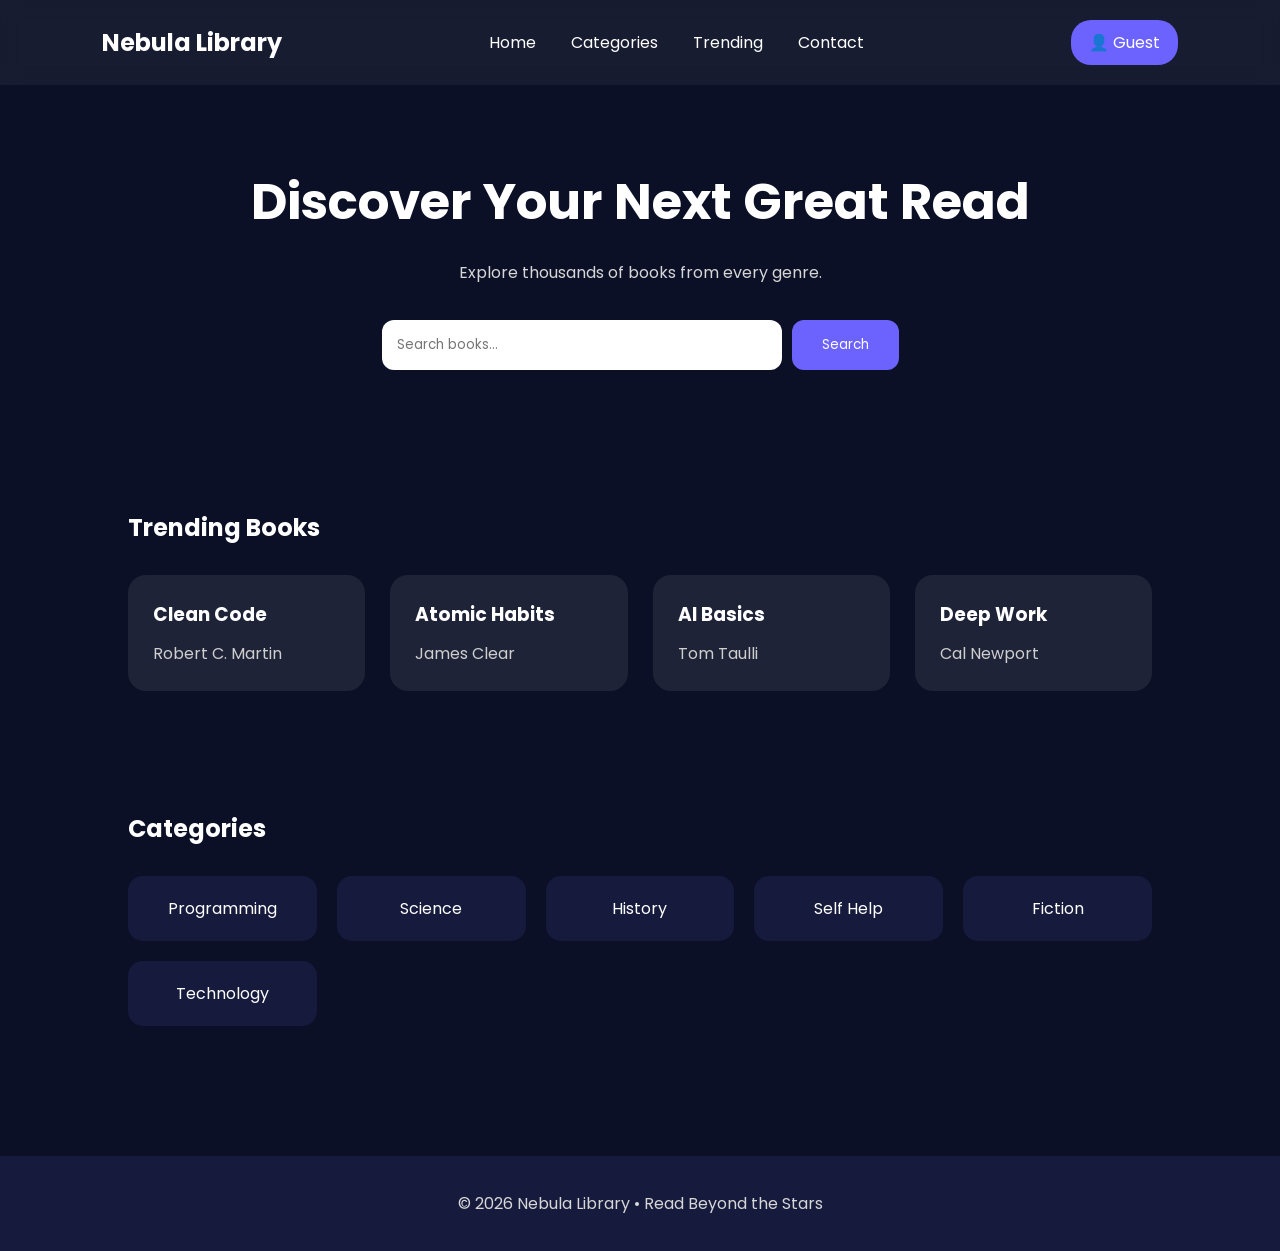
==== home.html @ a66432da "Designed Nebula Library homepage" ====
<!DOCTYPE html>
<html lang="en">
<head>

<meta charset="UTF-8">
<meta name="viewport" content="width=device-width, initial-scale=1.0">

<title>Nebula Library</title>

<link rel="preconnect" href="https://fonts.googleapis.com">
<link rel="preconnect" href="https://fonts.gstatic.com" crossorigin>

<link href="https://fonts.googleapis.com/css2?family=Poppins:wght@300;400;500;600;700&display=swap" rel="stylesheet">

<link rel="stylesheet" href="css/home.css">

</head>

<body>

<nav>

<div class="logo">
Nebula Library
</div>

<ul>

<li><a href="#">Home</a></li>

<li><a href="#">Categories</a></li>

<li><a href="#">Trending</a></li>

<li><a href="#">Contact</a></li>

</ul>

<div class="profile">

👤 Guest

</div>

</nav>

<section class="hero">

<h1>

Discover Your Next Great Read

</h1>

<p>

Explore thousands of books from every genre.

</p>

<div class="search-box">

<input
type="text"
placeholder="Search books...">

<button>

Search

</button>

</div>

</section>

<section class="books">

<h2>

Trending Books

</h2>

<div class="book-grid">

<div class="card">

<h3>Clean Code</h3>

<p>Robert C. Martin</p>

</div>

<div class="card">

<h3>Atomic Habits</h3>

<p>James Clear</p>

</div>

<div class="card">

<h3>AI Basics</h3>

<p>Tom Taulli</p>

</div>

<div class="card">

<h3>Deep Work</h3>

<p>Cal Newport</p>

</div>

</div>

</section>

<section class="categories">

<h2>

Categories

</h2>

<div class="category-grid">

<div>Programming</div>

<div>Science</div>

<div>History</div>

<div>Self Help</div>

<div>Fiction</div>

<div>Technology</div>

</div>

</section>

<footer>

© 2026 Nebula Library • Read Beyond the Stars

</footer>

</body>
</html>
---- css/home.css ----
*{
margin:0;
padding:0;
box-sizing:border-box;
font-family:'Poppins',sans-serif;
}

body{

background:#0b1026;

color:white;

}

nav{

display:flex;

justify-content:space-between;

align-items:center;

padding:20px 8%;

background:rgba(255,255,255,.05);

backdrop-filter:blur(10px);

position:sticky;

top:0;

}

.logo{

font-size:24px;

font-weight:700;

}

nav ul{

display:flex;

list-style:none;

gap:35px;

}

nav a{

color:white;

text-decoration:none;

transition:.3s;

}

nav a:hover{

color:#8ecbff;

}

.profile{

background:#6c63ff;

padding:10px 18px;

border-radius:20px;

}

.hero{

padding:80px 10%;

text-align:center;

}

.hero h1{

font-size:50px;

margin-bottom:20px;

}

.hero p{

color:#d7d7d7;

margin-bottom:35px;

}

.search-box{

display:flex;

justify-content:center;

gap:10px;

}

.search-box input{

width:400px;

padding:15px;

border:none;

border-radius:12px;

outline:none;

}

.search-box button{

padding:15px 30px;

border:none;

border-radius:12px;

cursor:pointer;

background:#6c63ff;

color:white;

transition:.3s;

}

.search-box button:hover{

background:#8a7dff;

}

.books{

padding:60px 10%;

}

.book-grid{

display:grid;

grid-template-columns:repeat(auto-fit,minmax(220px,1fr));

gap:25px;

margin-top:30px;

}

.card{

background:rgba(255,255,255,.08);

padding:25px;

border-radius:18px;

transition:.3s;

cursor:pointer;

}

.card:hover{

transform:translateY(-8px);

box-shadow:0 15px 35px rgba(108,99,255,.35);

}

.card p{

margin-top:12px;

color:#cfcfcf;

}

.categories{

padding:60px 10%;

}

.category-grid{

display:grid;

grid-template-columns:repeat(auto-fit,minmax(170px,1fr));

gap:20px;

margin-top:30px;

}

.category-grid div{

background:#161b3d;

padding:20px;

border-radius:15px;

text-align:center;

transition:.3s;

}

.category-grid div:hover{

background:#6c63ff;

}

footer{

padding:35px;

text-align:center;

background:#161b3d;

margin-top:70px;

color:#d7d7d7;

}
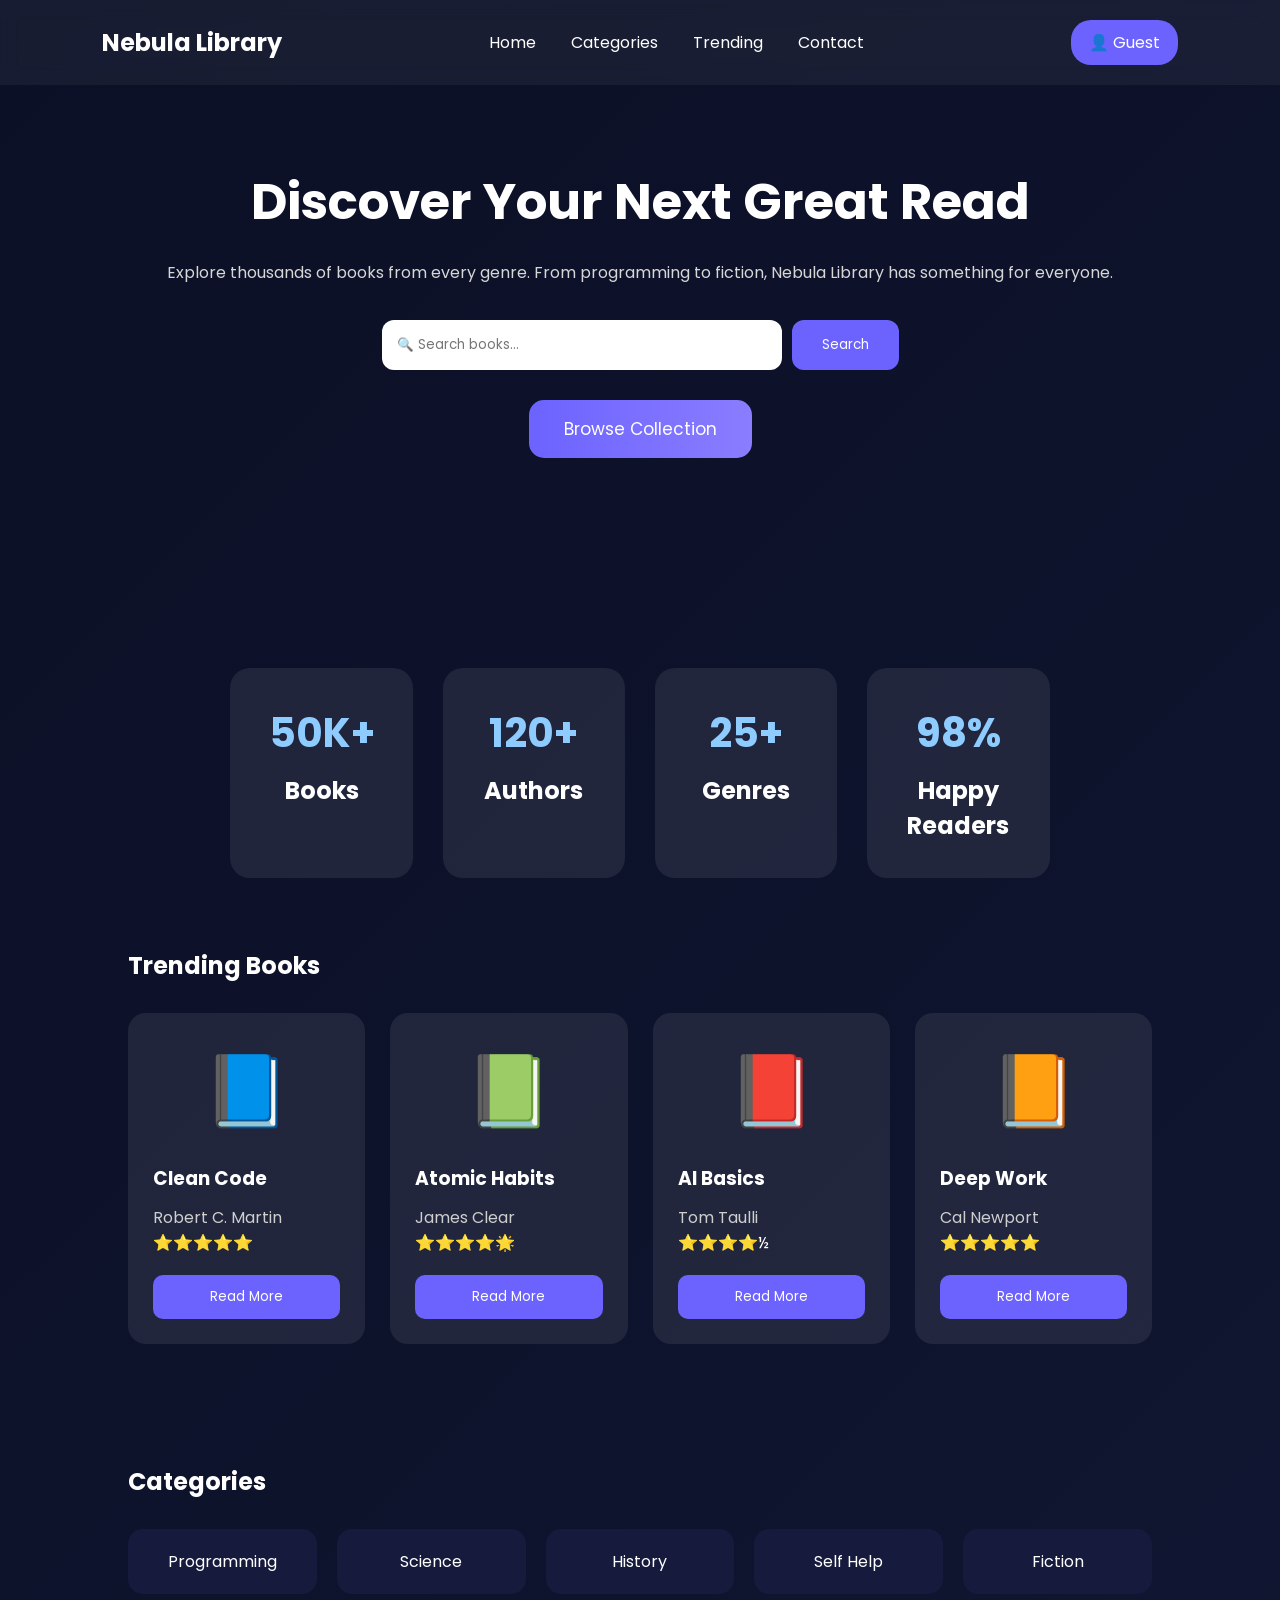
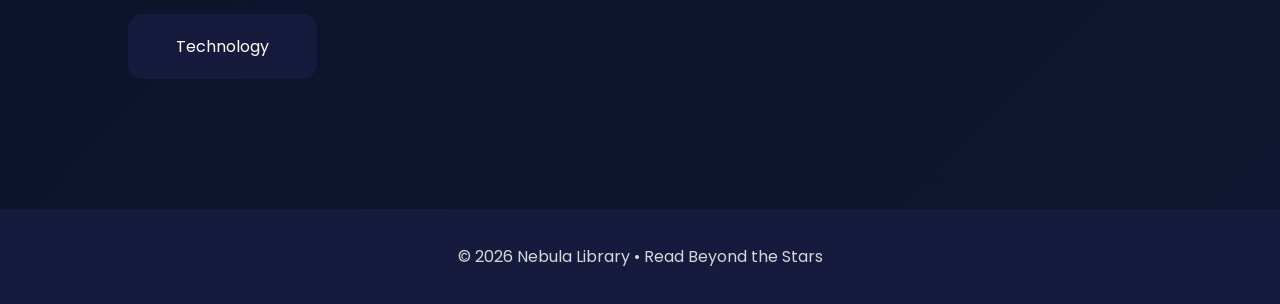
==== commit f779a35e: "Designed Nebula Library homepage" ====
--- a/home.html
+++ b/home.html
@@ -46,31 +46,27 @@
 
 <section class="hero">
 
-<h1>
-
-Discover Your Next Great Read
-
-</h1>
-
-<p>
-
-Explore thousands of books from every genre.
-
-</p>
-
-<div class="search-box">
-
-<input
-type="text"
-placeholder="Search books...">
-
-<button>
-
-Search
-
-</button>
-
-</div>
+    <h1>Discover Your Next Great Read</h1>
+
+    <p>
+        Explore thousands of books from every genre.
+        From programming to fiction,
+        Nebula Library has something for everyone.
+    </p>
+
+    <div class="search-box">
+
+        <input
+            type="text"
+            placeholder="🔍 Search books...">
+
+        <button>Search</button>
+
+    </div>
+
+    <button class="hero-btn">
+        Browse Collection
+    </button>
 
 </section>
 
@@ -78,6 +74,30 @@
 
 <h2>
 
+<section class="stats">
+
+    <div class="stat">
+        <h2>50K+</h2>
+        <p>Books</p>
+    </div>
+
+    <div class="stat">
+        <h2>120+</h2>
+        <p>Authors</p>
+    </div>
+
+    <div class="stat">
+        <h2>25+</h2>
+        <p>Genres</p>
+    </div>
+
+    <div class="stat">
+        <h2>98%</h2>
+        <p>Happy Readers</p>
+    </div>
+
+</section>
+
 Trending Books
 
 </h2>
@@ -86,33 +106,73 @@
 
 <div class="card">
 
-<h3>Clean Code</h3>
-
-<p>Robert C. Martin</p>
-
-</div>
-
-<div class="card">
-
-<h3>Atomic Habits</h3>
-
-<p>James Clear</p>
-
-</div>
-
-<div class="card">
-
-<h3>AI Basics</h3>
-
-<p>Tom Taulli</p>
-
-</div>
-
-<div class="card">
-
-<h3>Deep Work</h3>
-
-<p>Cal Newport</p>
+    <div class="book-cover">
+        📘
+    </div>
+
+    <h3>Clean Code</h3>
+
+    <p>Robert C. Martin</p>
+
+    <span>⭐⭐⭐⭐⭐</span>
+
+    <button class="read-btn">
+        Read More
+    </button>
+
+</div>
+
+<div class="card">
+
+    <div class="book-cover">
+        📗
+    </div>
+
+    <h3>Atomic Habits</h3>
+
+    <p>James Clear</p>
+
+    <span>⭐⭐⭐⭐🌟</span>
+
+    <button class="read-btn">
+        Read More
+    </button>
+
+</div>
+
+<div class="card">
+
+    <div class="book-cover">
+        📕
+    </div>
+
+    <h3>AI Basics</h3>
+
+    <p>Tom Taulli</p>
+
+    <span>⭐⭐⭐⭐½</span>
+
+    <button class="read-btn">
+        Read More
+    </button>
+
+</div>
+
+<div class="card">
+
+    <div class="book-cover">
+        📙
+    </div>
+
+    <h3>Deep Work</h3>
+
+    <p>Cal Newport</p>
+
+    <span>⭐⭐⭐⭐⭐</span>
+
+    <button class="read-btn">
+        Read More
+    </button>
 
 </div>
 
--- a/css/home.css
+++ b/css/home.css
@@ -247,4 +247,139 @@
 
 color:#d7d7d7;
 
+}
+
+.hero-btn{
+
+margin-top:30px;
+
+padding:16px 35px;
+
+border:none;
+
+border-radius:15px;
+
+background:linear-gradient(90deg,#6c63ff,#8a7dff);
+
+color:white;
+
+font-size:17px;
+
+cursor:pointer;
+
+transition:.3s;
+
+}
+
+.hero-btn:hover{
+
+transform:translateY(-4px);
+
+box-shadow:0 15px 35px rgba(108,99,255,.4);
+
+}
+
+.book-cover{
+
+font-size:70px;
+
+text-align:center;
+
+margin-bottom:20px;
+
+}
+
+.read-btn{
+
+margin-top:20px;
+
+width:100%;
+
+padding:12px;
+
+border:none;
+
+border-radius:10px;
+
+background:#6c63ff;
+
+color:white;
+
+cursor:pointer;
+
+transition:.3s;
+
+}
+
+.read-btn:hover{
+
+background:#8a7dff;
+
+}
+
+.stats{
+
+display:grid;
+
+grid-template-columns:repeat(auto-fit,minmax(180px,1fr));
+
+gap:30px;
+
+padding:70px 10%;
+
+text-align:center;
+
+}
+
+.stat{
+
+background:rgba(255,255,255,.08);
+
+padding:35px;
+
+border-radius:20px;
+
+transition:.3s;
+
+}
+
+.stat:hover{
+
+transform:translateY(-8px);
+
+}
+
+.stat h2{
+
+font-size:40px;
+
+color:#8ecbff;
+
+margin-bottom:10px;
+
+}
+
+body{
+
+background:linear-gradient(135deg,#0b1026,#161b3d,#2d1f68);
+
+background-size:400% 400%;
+
+animation:gradientMove 12s ease infinite;
+
+}
+
+@keyframes gradientMove{
+
+0%{
+background-position:0% 50%;
+}
+
+50%{
+background-position:100% 50%;
+}
+
+100%{
+background-position:0% 50%;
+}
 }
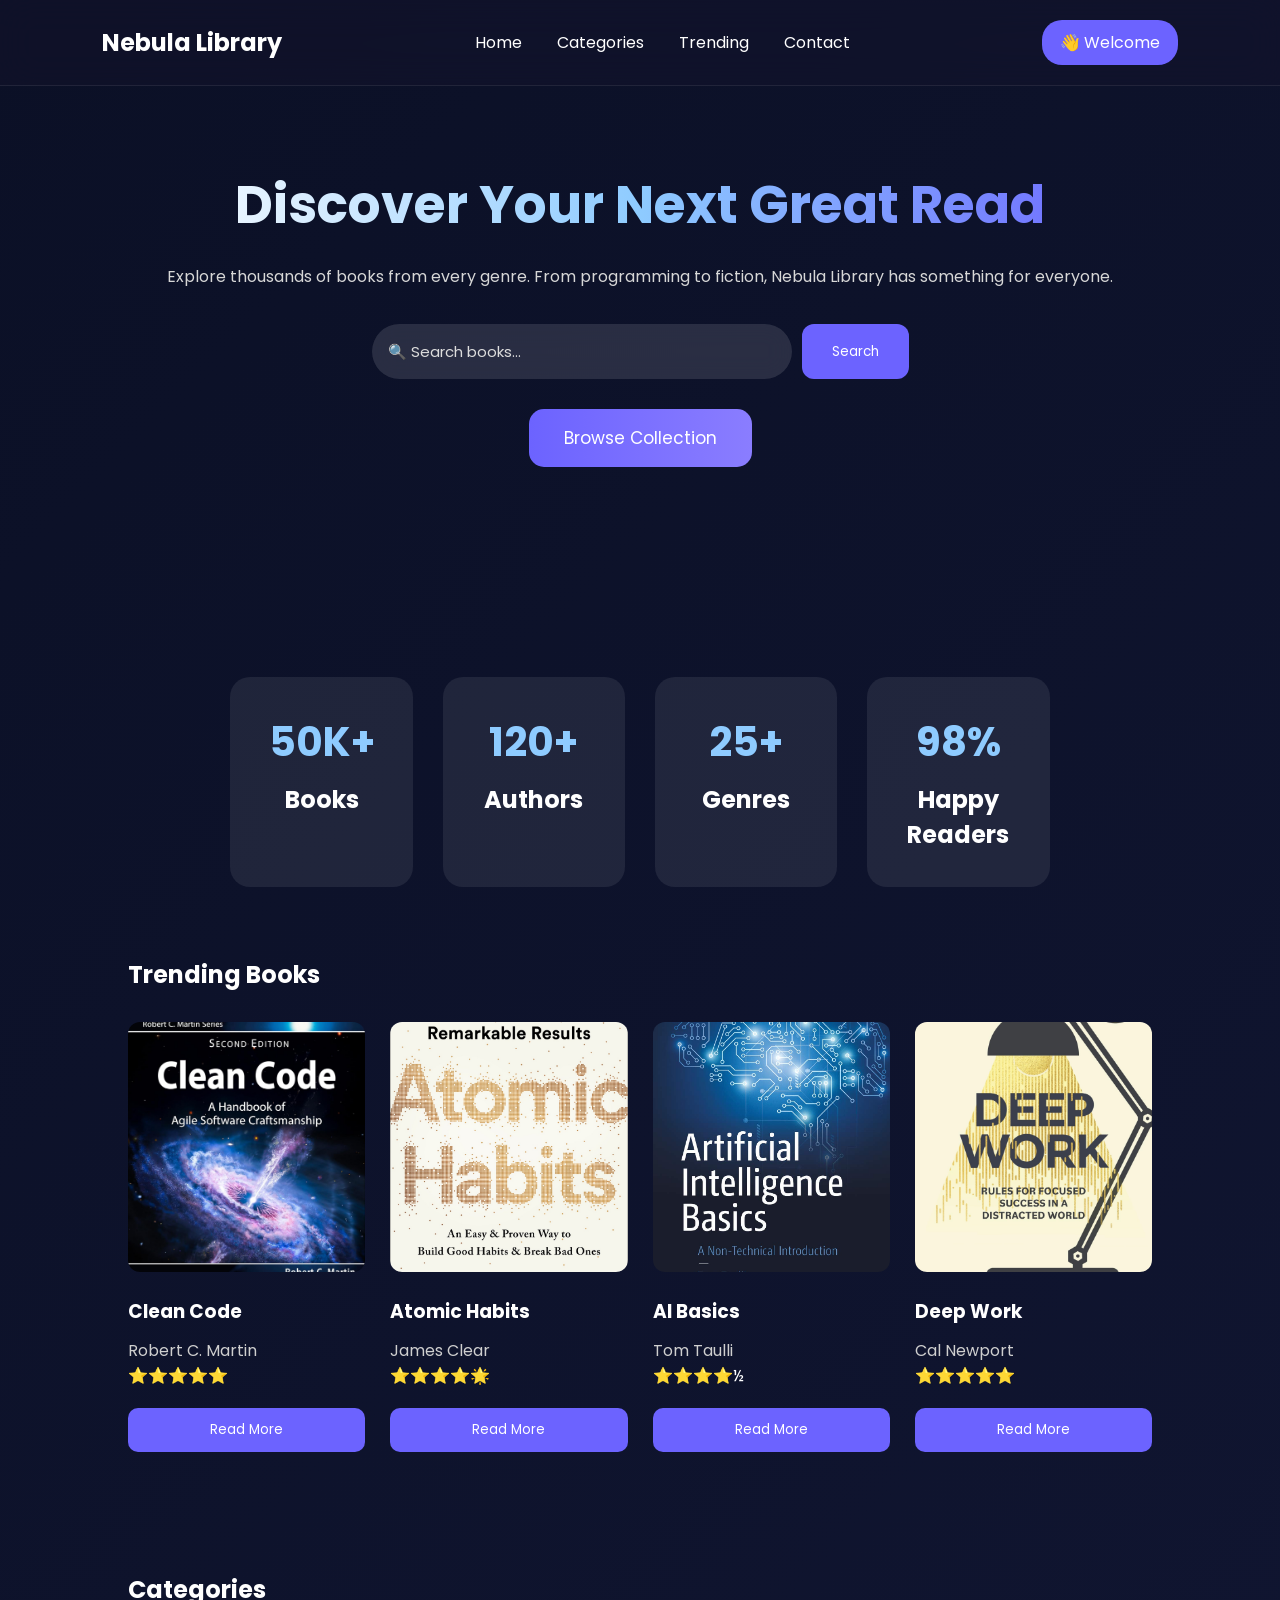
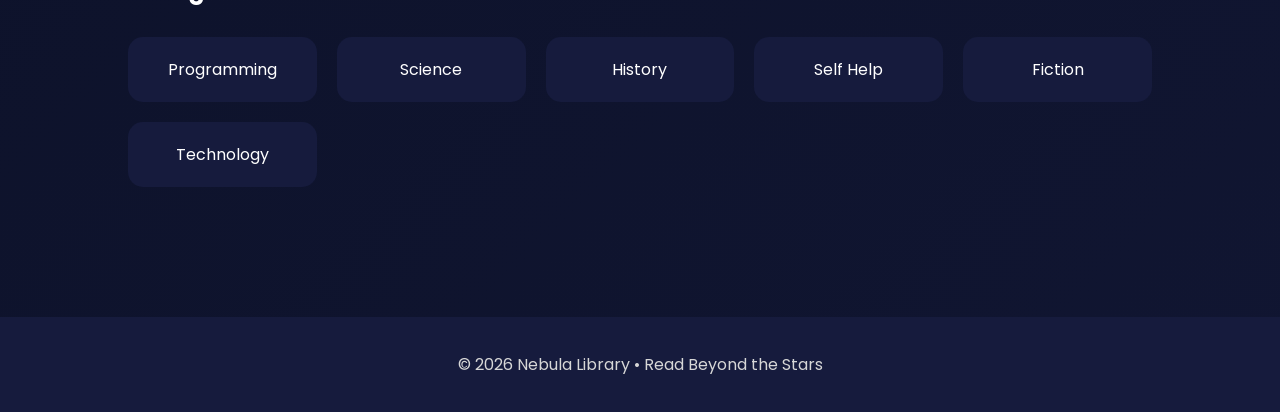
==== commit 13d23f64: "Added final UI polish and responsive design" ====
--- a/home.html
+++ b/home.html
@@ -38,7 +38,7 @@
 
 <div class="profile">
 
-👤 Guest
+👋 Welcome
 
 </div>
 
@@ -106,73 +106,57 @@
 
 <div class="card">
 
-    <div class="book-cover">
-        📘
-    </div>
+    <img src="images/books/clean-code.jpg" alt="Clean Code">
 
     <h3>Clean Code</h3>
 
     <p>Robert C. Martin</p>
 
-    <span>⭐⭐⭐⭐⭐</span>
-
-    <button class="read-btn">
-        Read More
-    </button>
-
-</div>
-
-<div class="card">
-
-    <div class="book-cover">
-        📗
-    </div>
+    <div class="rating">⭐⭐⭐⭐⭐</div>
+
+    <button class="read-btn">Read More</button>
+
+</div>
+
+<div class="card">
+
+    <img src="images/books/atomic-habits.jpg" alt="Clean Code">
 
     <h3>Atomic Habits</h3>
 
     <p>James Clear</p>
 
-    <span>⭐⭐⭐⭐🌟</span>
-
-    <button class="read-btn">
-        Read More
-    </button>
-
-</div>
-
-<div class="card">
-
-    <div class="book-cover">
-        📕
-    </div>
+    <div class="rating">⭐⭐⭐⭐🌟</div>
+
+    <button class="read-btn">Read More</button>
+
+</div>
+
+<div class="card">
+
+    <img src="images/books/ai-basics.jpg" alt="Clean Code">
 
     <h3>AI Basics</h3>
 
     <p>Tom Taulli</p>
 
-    <span>⭐⭐⭐⭐½</span>
-
-    <button class="read-btn">
-        Read More
-    </button>
-
-</div>
-
-<div class="card">
-
-    <div class="book-cover">
-        📙
-    </div>
+    <div class="rating">⭐⭐⭐⭐½</div>
+
+    <button class="read-btn">Read More</button>
+
+</div>
+
+<div class="card">
+
+    <img src="images/books/deep-work.jpg" alt="Clean Code">
 
     <h3>Deep Work</h3>
 
     <p>Cal Newport</p>
 
-    <span>⭐⭐⭐⭐⭐</span>
-
-    <button class="read-btn">
-        Read More
-    </button>
+    <div class="rating">⭐⭐⭐⭐⭐</div>
+
+    <button class="read-btn">Read More</button>
 
 </div>
 
--- a/css/home.css
+++ b/css/home.css
@@ -15,6 +15,10 @@
 
 nav{
 
+position:sticky;
+
+top:0;
+
 display:flex;
 
 justify-content:space-between;
@@ -23,13 +27,13 @@
 
 padding:20px 8%;
 
-background:rgba(255,255,255,.05);
-
-backdrop-filter:blur(10px);
-
-position:sticky;
-
-top:0;
+background:rgba(20,20,45,.45);
+
+backdrop-filter:blur(18px);
+
+border-bottom:1px solid rgba(255,255,255,.08);
+
+z-index:1000;
 
 }
 
@@ -87,10 +91,16 @@
 
 .hero h1{
 
-font-size:50px;
+font-size:52px;
 
 margin-bottom:20px;
 
+background:linear-gradient(90deg,#ffffff,#8ecbff,#6c63ff);
+
+-webkit-background-clip:text;
+
+-webkit-text-fill-color:transparent;
+
 }
 
 .hero p{
@@ -113,26 +123,40 @@
 
 .search-box input{
 
-width:400px;
-
-padding:15px;
+width:420px;
+
+padding:16px;
 
 border:none;
 
+outline:none;
+
+border-radius:50px;
+
+background:rgba(255,255,255,.12);
+
+backdrop-filter:blur(12px);
+
+color:white;
+
+font-size:15px;
+
+}
+
+.search-box input::placeholder{
+
+color:#ddd;
+
+}
+
+.search-box button{
+
+padding:15px 30px;
+
+border:none;
+
 border-radius:12px;
 
-outline:none;
-
-}
-
-.search-box button{
-
-padding:15px 30px;
-
-border:none;
-
-border-radius:12px;
-
 cursor:pointer;
 
 background:#6c63ff;
@@ -167,25 +191,45 @@
 
 }
 
-.card{
-
-background:rgba(255,255,255,.08);
-
-padding:25px;
-
-border-radius:18px;
-
-transition:.3s;
-
-cursor:pointer;
+.card:nth-child(1){
+    animation-delay:0s;
+}
+
+.card:nth-child(2){
+    animation-delay:0.5s;
+}
+
+.card:nth-child(3){
+    animation-delay:1s;
+}
+
+.card:nth-child(4){
+    animation-delay:1.5s;
+}
+
+.card img{
+
+    width:100%;
+
+    height:250px;
+
+    object-fit:cover;
+
+    border-radius:12px;
+
+    margin-bottom:18px;
 
 }
 
 .card:hover{
 
-transform:translateY(-8px);
-
-box-shadow:0 15px 35px rgba(108,99,255,.35);
+transform:translateY(-12px) scale(1.03);
+
+box-shadow:
+
+0 20px 50px rgba(108,99,255,.35),
+
+0 0 30px rgba(142,203,255,.25);
 
 }
 
@@ -382,4 +426,154 @@
 100%{
 background-position:0% 50%;
 }
+}
+
+@keyframes floatCard {
+
+    0% {
+        transform: translateY(0px);
+    }
+
+    50% {
+        transform: translateY(-8px);
+    }
+
+    100% {
+        transform: translateY(0px);
+    }
+
+}
+
+/* ---------- Animated Stars ---------- */
+
+.stars{
+    position:fixed;
+    top:0;
+    left:0;
+    width:100%;
+    height:100%;
+    pointer-events:none;
+    overflow:hidden;
+}
+
+.stars span{
+
+    position:absolute;
+
+    width:4px;
+
+    height:4px;
+
+    background:white;
+
+    border-radius:50%;
+
+    opacity:.7;
+
+    animation:twinkle 4s infinite alternate;
+
+}
+
+.stars span:nth-child(1){top:10%;left:15%;}
+.stars span:nth-child(2){top:20%;left:80%;}
+.stars span:nth-child(3){top:35%;left:40%;}
+.stars span:nth-child(4){top:50%;left:90%;}
+.stars span:nth-child(5){top:70%;left:20%;}
+.stars span:nth-child(6){top:80%;left:60%;}
+.stars span:nth-child(7){top:25%;left:55%;}
+.stars span:nth-child(8){top:60%;left:10%;}
+.stars span:nth-child(9){top:85%;left:85%;}
+.stars span:nth-child(10){top:12%;left:50%;}
+
+@keyframes twinkle{
+
+    from{
+
+        opacity:.2;
+        transform:scale(.8);
+
+    }
+
+    to{
+
+        opacity:1;
+        transform:scale(1.5);
+
+    }
+
+}
+
+body{
+
+    animation:pageFade .8s ease;
+
+}
+
+@keyframes pageFade{
+
+    from{
+
+        opacity:0;
+
+    }
+
+    to{
+
+        opacity:1;
+
+    }
+
+}
+
+@media(max-width:768px){
+
+nav{
+
+flex-direction:column;
+
+gap:15px;
+
+}
+
+.hero h1{
+
+font-size:35px;
+
+}
+
+.search-box{
+
+flex-direction:column;
+
+align-items:center;
+
+}
+
+.search-box input{
+
+width:90%;
+
+}
+
+.book-grid{
+
+grid-template-columns:1fr;
+
+}
+
+.category-grid{
+
+grid-template-columns:1fr;
+
+}
+
+.login-card,
+.register-card{
+
+width:90%;
+
+padding:30px;
+
+}
+
 }
